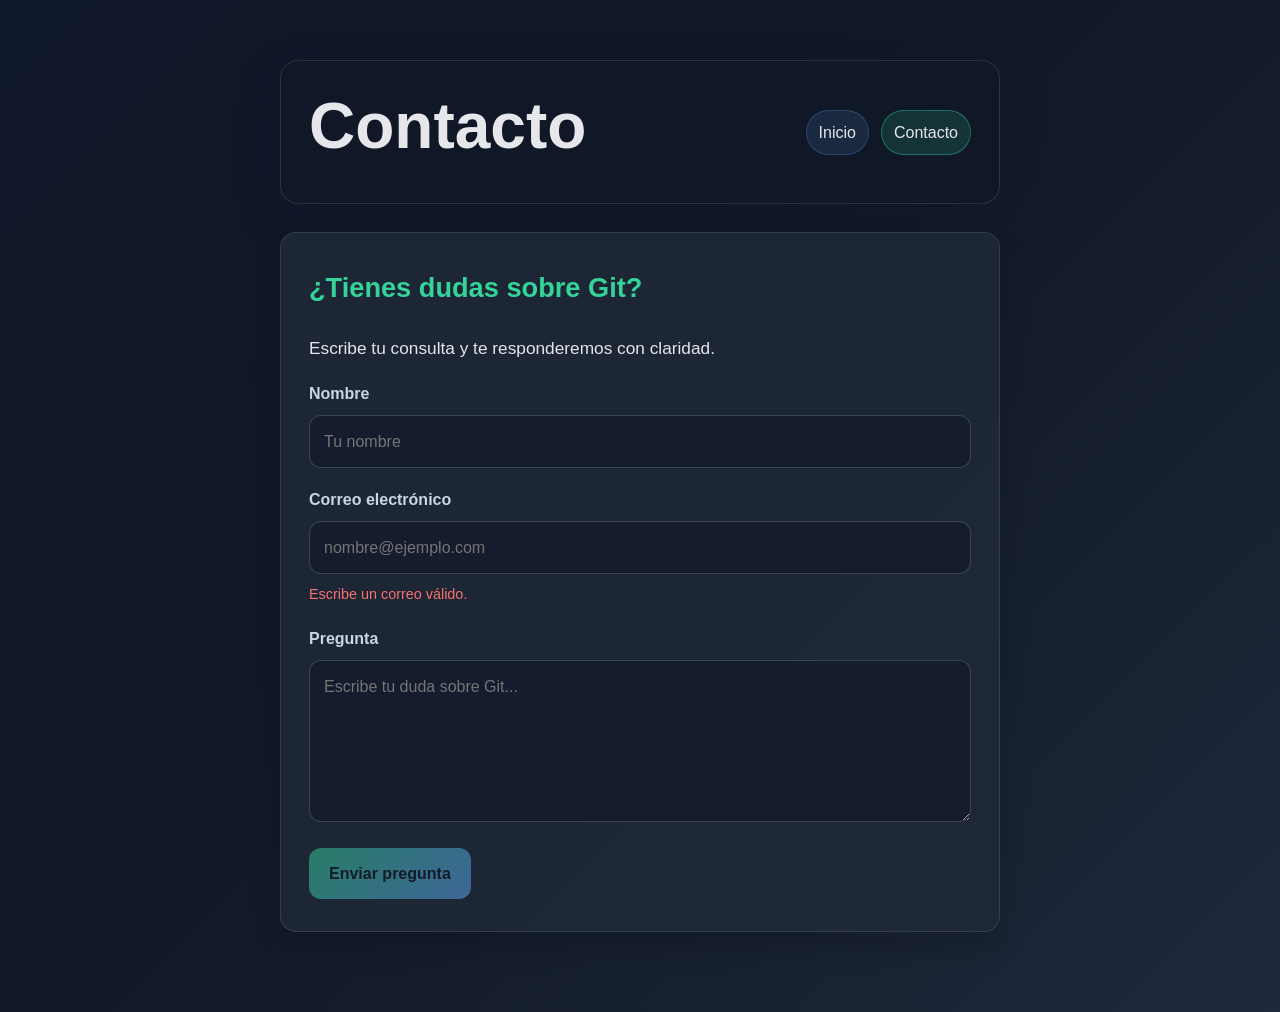
==== contacto.html @ 8579110a "Cambio titulo pagina contacto" ====
<!DOCTYPE html>
<html lang="es">

<head>
	<meta charset="UTF-8">
	<meta name="viewport" content="width=device-width, initial-scale=1.0">
	<title>Otro Titulo</title>
	<link rel="stylesheet" href="style.css">
	<script src="script.js" defer></script>
</head>

<body>
	<main class="contact-shell">
		<header class="topbar">
			<h1>Contacto</h1>
			<nav class="nav-links">
				<a href="index.html">Inicio</a>
				<a href="contacto.html" class="active">Contacto</a>
			</nav>
		</header>

		<section class="form-card">
			<h2>¿Tienes dudas sobre Git?</h2>
			<p>Escribe tu consulta y te responderemos con claridad.</p>

			<form id="contactForm" novalidate>
				<div class="form-group">
					<label for="name">Nombre</label>
					<input id="name" name="name" type="text" placeholder="Tu nombre" required>
				</div>

				<div class="form-group">
					<label for="email">Correo electrónico</label>
					<input id="email" name="email" type="email" placeholder="nombre@ejemplo.com" required>
					<small id="emailStatus" class="status-text">Escribe un correo válido.</small>
				</div>

				<div class="form-group">
					<label for="message">Pregunta</label>
					<textarea id="message" name="message" rows="5" placeholder="Escribe tu duda sobre Git..."
						required></textarea>
				</div>

				<button id="submitBtn" type="submit" disabled>Enviar pregunta</button>
			</form>
		</section>
	</main>
</body>

</html>
---- style.css ----
:root {
    --bg: #0f172a;
    --panel: #111827;
    --card: #1f2937;
    --text: #e5e7eb;
    --muted: #cbd5e1;
    --accent: #34d399;
    --accent-2: #60a5fa;
    --danger: #f87171;
    --success: #4ade80;
    --shadow: rgba(15, 23, 42, 0.35);
}

* {
    box-sizing: border-box;
}

body {
    margin: 0;
    font-family: Arial, Helvetica, sans-serif;
    background: linear-gradient(135deg, var(--bg), #111827 45%, #1e293b);
    color: var(--text);
    line-height: 1.7;
}

main {
    max-width: 980px;
    margin: 0 auto;
    padding: 60px 20px 80px;
}

header {
    background: rgba(17, 24, 39, 0.8);
    border: 1px solid rgba(148, 163, 184, 0.2);
    border-radius: 18px;
    padding: 30px 28px;
    box-shadow: 0 18px 40px var(--shadow);
}

h1 {
    margin: 0 0 12px;
    font-size: clamp(2.2rem, 5vw, 4rem);
    line-height: 1.1;
}

.subtitle {
    margin: 0;
    color: var(--muted);
    font-size: 1.08rem;
}

section {
    margin-top: 28px;
    background: rgba(31, 41, 55, 0.9);
    border: 1px solid rgba(148, 163, 184, 0.18);
    border-radius: 16px;
    padding: 26px 28px;
    box-shadow: 0 14px 28px rgba(0, 0, 0, 0.18);
}

h2 {
    margin-top: 0;
    color: var(--accent);
    font-size: 1.7rem;
}

p {
    margin: 0 0 16px;
    font-size: 1.08rem;
    color: var(--text);
}

.highlight {
    color: var(--accent-2);
    font-weight: bold;
}

ul {
    margin: 12px 0 0 20px;
    padding: 0;
    color: var(--muted);
}

li {
    margin-bottom: 10px;
}

.contact-shell {
    max-width: 760px;
}

.topbar {
    display: flex;
    align-items: center;
    justify-content: space-between;
    gap: 20px;
}

.nav-links {
    display: flex;
    gap: 12px;
    flex-wrap: wrap;
}

.nav-links a {
    color: var(--text);
    text-decoration: none;
    padding: 8px 12px;
    border-radius: 999px;
    background: rgba(96, 165, 250, 0.12);
    border: 1px solid rgba(96, 165, 250, 0.25);
}

.nav-links a.active {
    background: rgba(52, 211, 153, 0.15);
    border-color: rgba(52, 211, 153, 0.4);
}

.form-card {
    padding: 32px 28px;
}

.form-group {
    margin-bottom: 18px;
}

label {
    display: block;
    margin-bottom: 8px;
    font-weight: bold;
    color: var(--muted);
}

input,
textarea,
button {
    font: inherit;
}

input,
textarea {
    width: 100%;
    border-radius: 12px;
    border: 1px solid rgba(148, 163, 184, 0.3);
    background: rgba(15, 23, 42, 0.6);
    color: var(--text);
    padding: 12px 14px;
}

input:focus,
textarea:focus {
    outline: 2px solid rgba(96, 165, 250, 0.8);
    border-color: transparent;
}

textarea {
    resize: vertical;
    min-height: 120px;
}

.status-text {
    display: block;
    margin-top: 8px;
    color: var(--muted);
    font-size: 0.9rem;
}

.status-text.error {
    color: var(--danger);
}

.status-text.ok {
    color: var(--success);
}

button {
    border: none;
    border-radius: 12px;
    padding: 12px 20px;
    cursor: pointer;
    background: linear-gradient(135deg, var(--accent), var(--accent-2));
    color: #08121d;
    font-weight: bold;
    transition: opacity 0.2s ease;
}

button:disabled {
    opacity: 0.5;
    cursor: not-allowed;
}

@media (max-width: 640px) {
    .topbar {
        flex-direction: column;
        align-items: flex-start;
    }

    .form-card {
        padding: 22px 18px;
    }
}
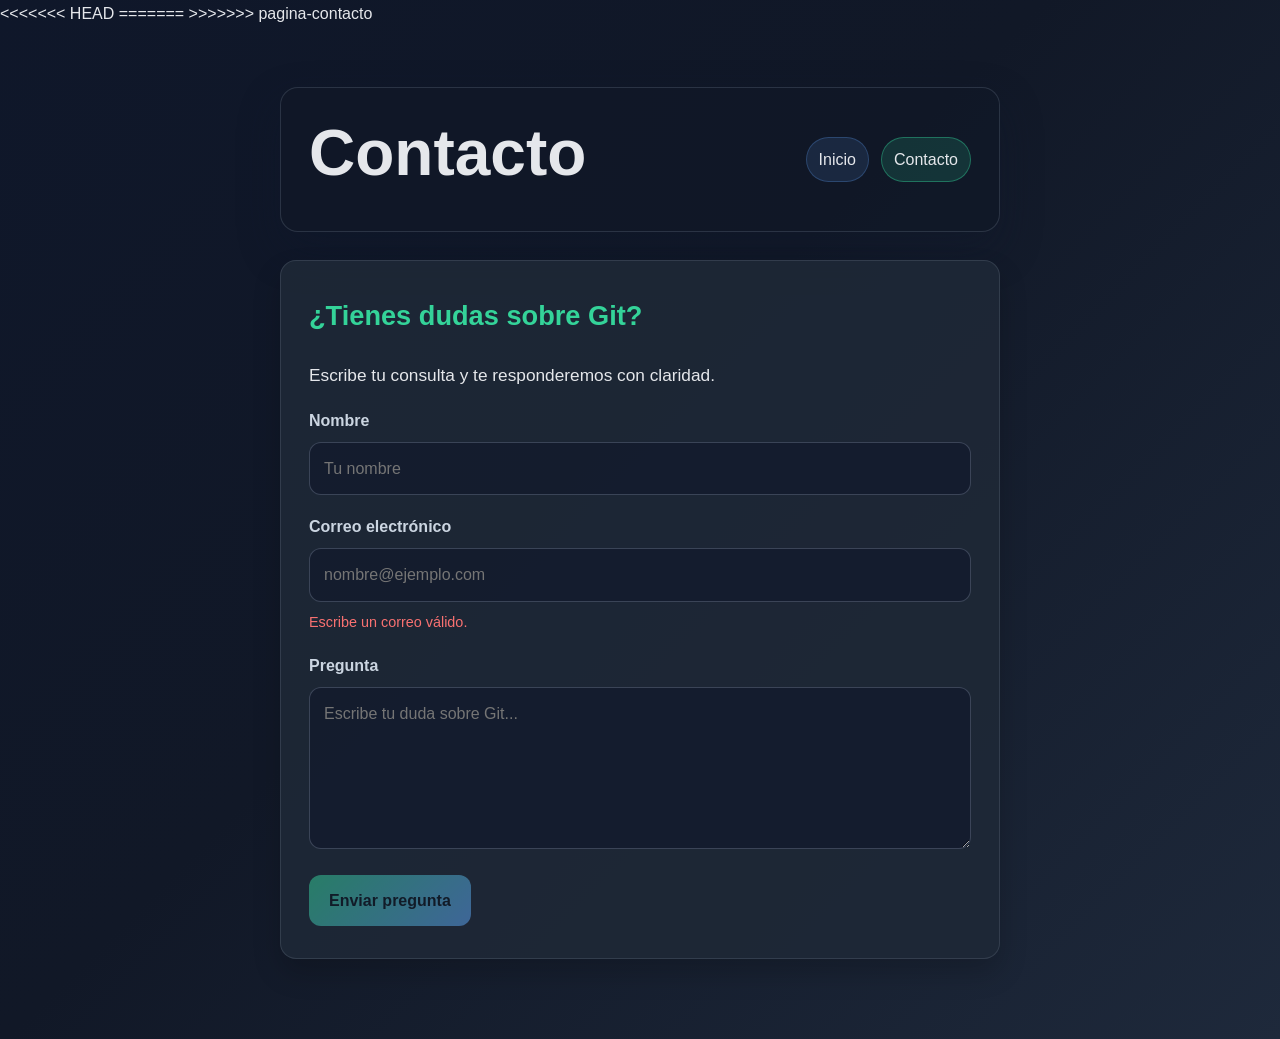
==== commit b5f9cc22: "respñvo problema de tit en ocntacto" ====
--- a/contacto.html
+++ b/contacto.html
@@ -4,7 +4,11 @@
 <head>
 	<meta charset="UTF-8">
 	<meta name="viewport" content="width=device-width, initial-scale=1.0">
+<<<<<<< HEAD
 	<title>Otro Titulo</title>
+=======
+	<title>Aca estaba el tit viejo</title>
+>>>>>>> pagina-contacto
 	<link rel="stylesheet" href="style.css">
 	<script src="script.js" defer></script>
 </head>
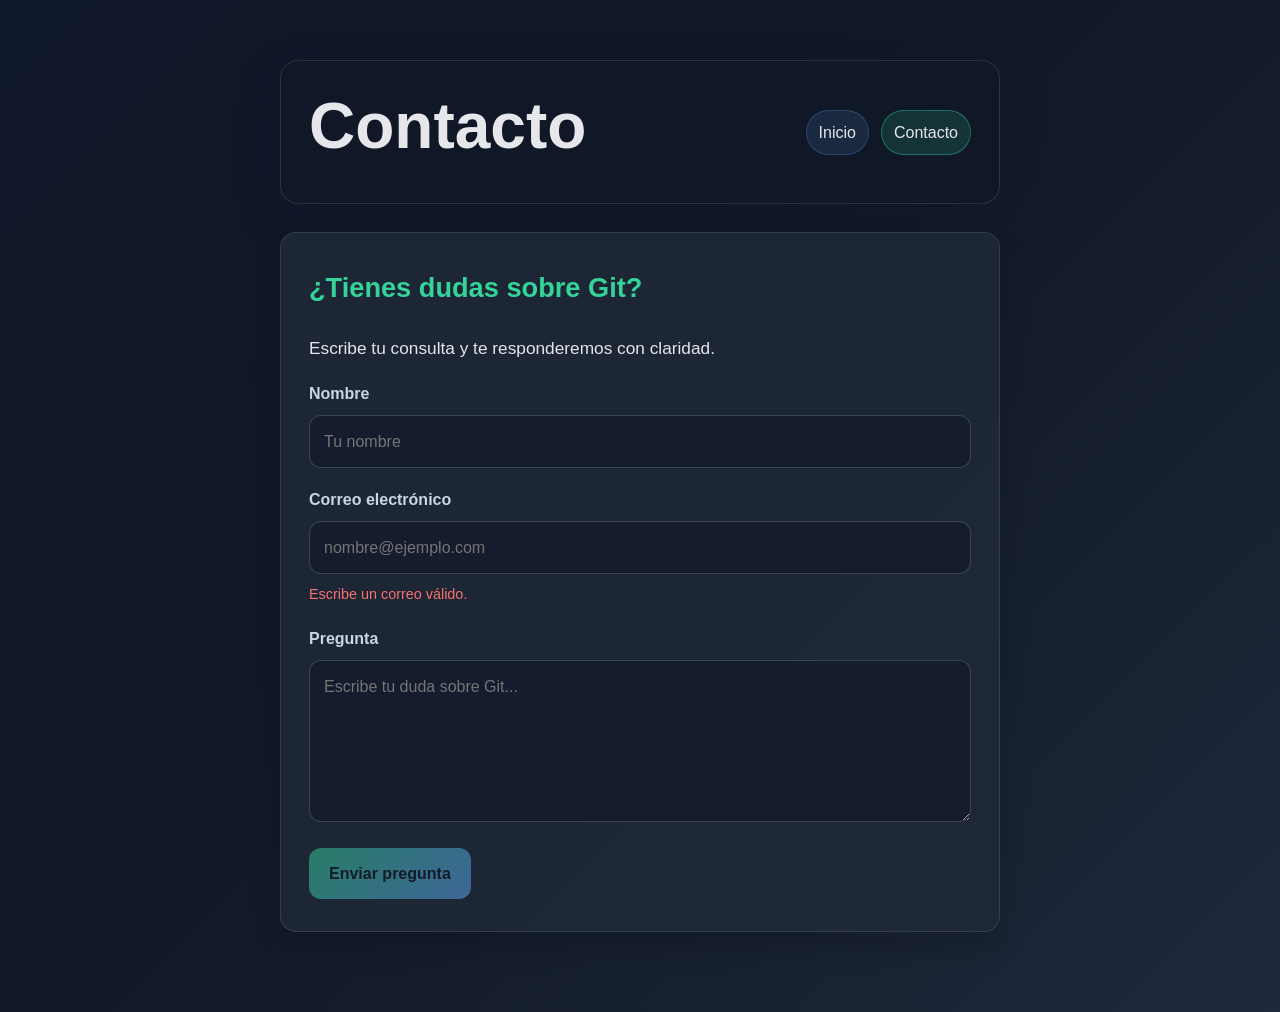
==== commit 0d3f2cb4: "cambio aceptado" ====
--- a/contacto.html
+++ b/contacto.html
@@ -4,11 +4,7 @@
 <head>
 	<meta charset="UTF-8">
 	<meta name="viewport" content="width=device-width, initial-scale=1.0">
-<<<<<<< HEAD
 	<title>Otro Titulo</title>
-=======
-	<title>Aca estaba el tit viejo</title>
->>>>>>> pagina-contacto
 	<link rel="stylesheet" href="style.css">
 	<script src="script.js" defer></script>
 </head>
